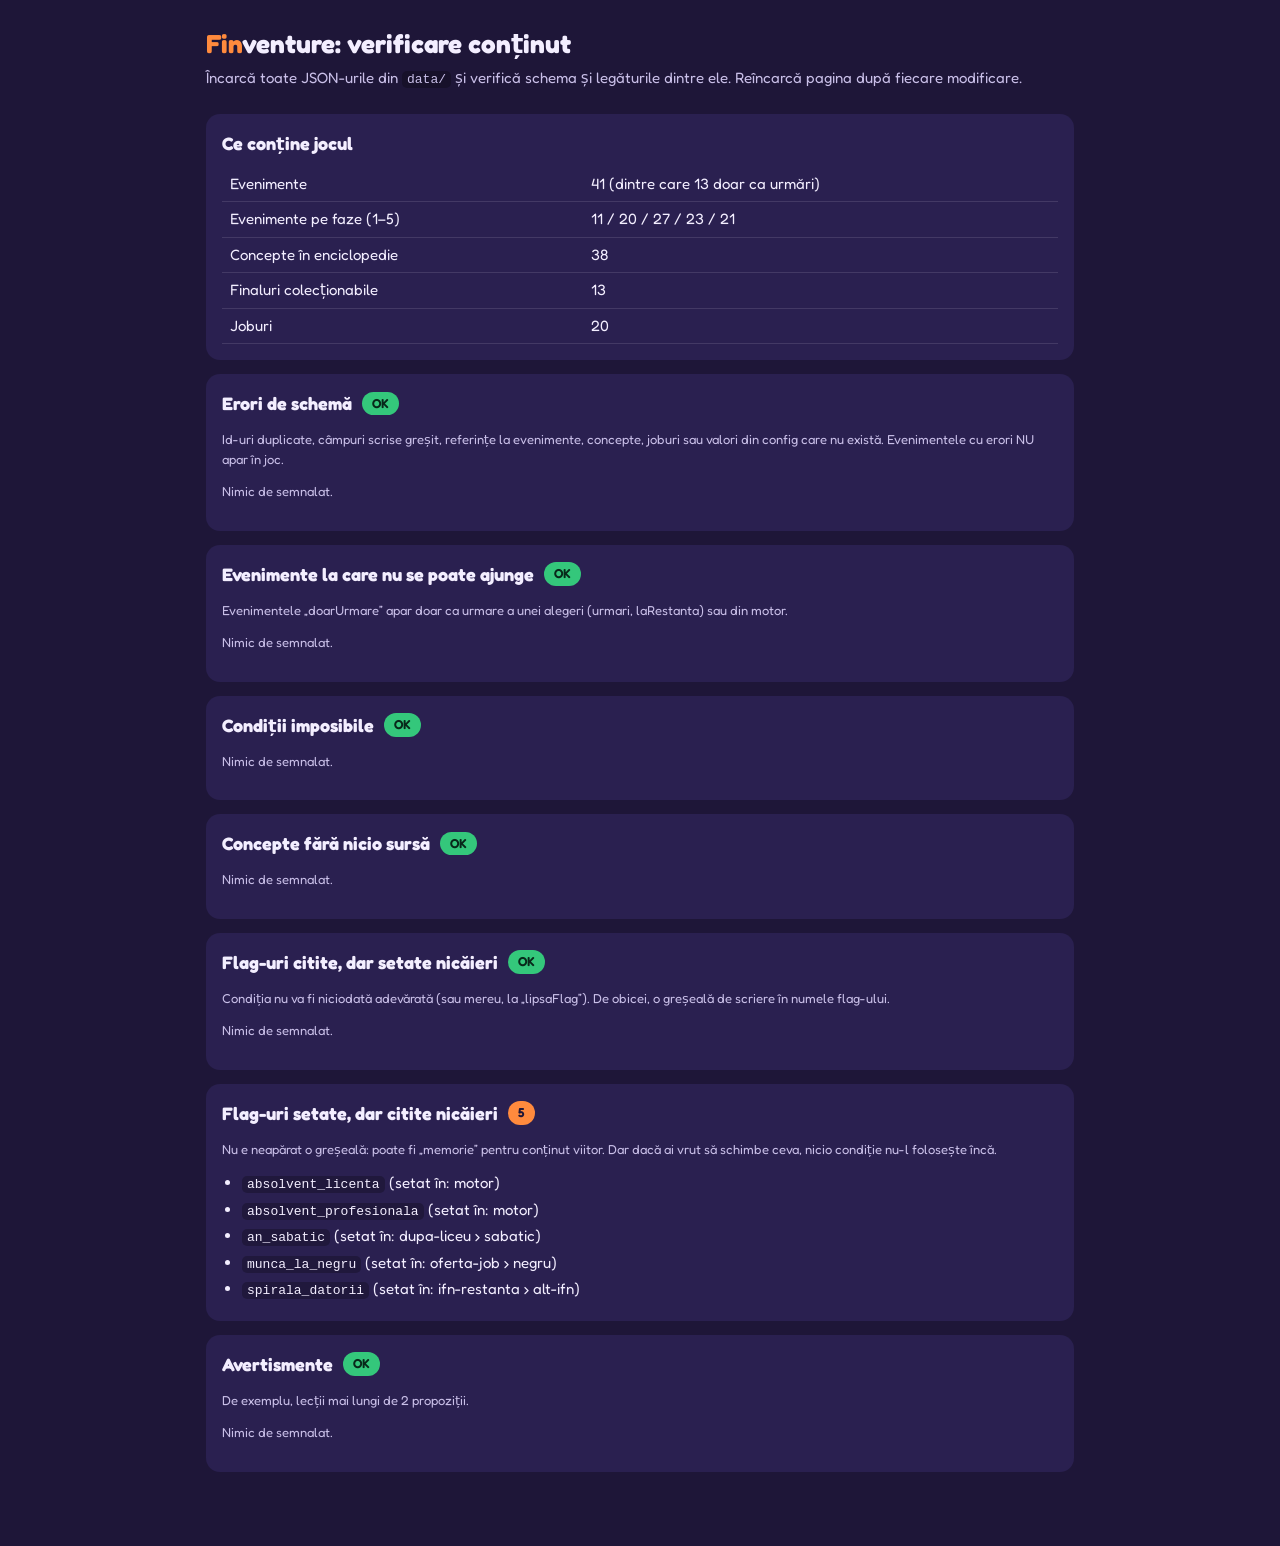
==== tools/validate.html @ 91226b14 "Faza E: tools/validate.html cu analiza legăturilor (flag-uri, evenimente inaccesibile, concepte fără" ====
<!doctype html>
<html lang="ro">
<head>
  <meta charset="utf-8">
  <meta name="viewport" content="width=device-width, initial-scale=1">
  <title>Finventure: verificare conținut</title>
  <link rel="stylesheet" href="https://fonts.googleapis.com/css2?family=Fredoka:wght@400;600;700&display=swap">
  <style>
    :root { --bg: #1E1638; --bg2: #2A2050; --main: #3B5BDB; --accent: #FF8A3D; --text: #F3EEFF; --text2: #C9BFE8; --gain: #34C77B; --loss: #FF5A6E; }
    * { box-sizing: border-box; }
    body { margin: 0; background: var(--bg); color: var(--text); font: 15px/1.5 Fredoka, system-ui, sans-serif; }
    main { max-width: 900px; margin: 0 auto; padding: 24px 16px 60px; }
    h1 { margin: 0 0 4px; font-size: 26px; }
    h1 span { color: var(--accent); }
    .sub { color: var(--text2); margin: 0 0 24px; }
    section { background: var(--bg2); border-radius: 14px; padding: 16px; margin-bottom: 14px; }
    h2 { margin: 0 0 10px; font-size: 18px; display: flex; align-items: center; gap: 10px; }
    .stare { font-size: 13px; padding: 2px 10px; border-radius: 99px; font-weight: 600; }
    .ok { background: var(--gain); color: #08281A; }
    .eroare { background: var(--loss); color: #2A0710; }
    .atentie { background: var(--accent); color: var(--bg); }
    ul { margin: 0; padding-left: 20px; }
    li { margin-bottom: 4px; }
    code { font-family: ui-monospace, Consolas, monospace; font-size: 13px; background: rgba(0, 0, 0, .25); padding: 1px 5px; border-radius: 5px; }
    .mic { color: var(--text2); font-size: 13px; }
    table { border-collapse: collapse; width: 100%; }
    td, th { text-align: left; padding: 6px 8px; border-bottom: 1px solid rgba(243, 238, 255, .12); }
  </style>
</head>
<body>
  <main>
    <h1><span>Fin</span>venture: verificare conținut</h1>
    <p class="sub">Încarcă toate JSON-urile din <code>data/</code> și verifică schema și legăturile dintre ele. Reîncarcă pagina după fiecare modificare.</p>
    <div id="rezultate"><section>Verific…</section></div>
  </main>
  <script type="module">
    import { cititorFetch, formateazaEroare, incarcaContinut } from '../js/content.js';
    import { analizeazaContinut } from '../js/analiza.js';

    const el = (tag, attrs = {}, ...copii) => {
      const e = document.createElement(tag);
      Object.entries(attrs).forEach(([k, v]) => (k === 'class' ? (e.className = v) : e.setAttribute(k, v)));
      copii.flat().forEach((c) => c != null && e.append(c instanceof Node ? c : document.createTextNode(String(c))));
      return e;
    };
    const sectiune = (titlu, elemente, { gol = 'Nimic de semnalat.', tip = 'eroare', explicatie } = {}) => el('section', {},
      el('h2', {}, titlu, el('span', { class: `stare ${elemente.length ? tip : 'ok'}` }, elemente.length ? String(elemente.length) : 'OK')),
      explicatie ? el('p', { class: 'mic' }, explicatie) : null,
      elemente.length ? el('ul', {}, elemente.map((x) => el('li', {}, x))) : el('p', { class: 'mic' }, gol));

    try {
      const { ctx, erori, avertismente } = await incarcaContinut(cititorFetch('../'));
      const a = analizeazaContinut(ctx);
      const s = a.statistici;
      document.getElementById('rezultate').replaceChildren(
        el('section', {}, el('h2', {}, 'Ce conține jocul'), el('table', {}, el('tbody', {},
          el('tr', {}, el('td', {}, 'Evenimente'), el('td', {}, `${s.evenimente} (dintre care ${s.urmari} doar ca urmări)`)),
          el('tr', {}, el('td', {}, 'Evenimente pe faze (1–5)'), el('td', {}, s.peFaza.join(' / '))),
          el('tr', {}, el('td', {}, 'Concepte în enciclopedie'), el('td', {}, s.concepte)),
          el('tr', {}, el('td', {}, 'Finaluri colecționabile'), el('td', {}, s.finaluri)),
          el('tr', {}, el('td', {}, 'Joburi'), el('td', {}, s.joburi))))),
        sectiune('Erori de schemă', erori.map(formateazaEroare), { explicatie: 'Id-uri duplicate, câmpuri scrise greșit, referințe la evenimente, concepte, joburi sau valori din config care nu există. Evenimentele cu erori NU apar în joc.' }),
        sectiune('Evenimente la care nu se poate ajunge', a.evenimenteNeatinse.map((id) => el('span', {}, el('code', {}, id), ' are „doarUrmare”, dar nicio alegere nu-l programează')), { explicatie: 'Evenimentele „doarUrmare” apar doar ca urmare a unei alegeri (urmari, laRestanta) sau din motor.' }),
        sectiune('Condiții imposibile', a.probleme.map((p) => el('span', {}, el('code', {}, p.id), ': ', p.mesaj))),
        sectiune('Concepte fără nicio sursă', a.concepteFaraSursa.map((id) => el('span', {}, el('code', {}, id), ' nu e deblocat de nicio alegere și nici de motor'))),
        sectiune('Flag-uri citite, dar setate nicăieri', a.flaguriNesetate.map((f) => el('span', {}, el('code', {}, f.flag), ' (citit în: ', f.unde.join(', '), ')')), { explicatie: 'Condiția nu va fi niciodată adevărată (sau mereu, la „lipsaFlag”). De obicei, o greșeală de scriere în numele flag-ului.' }),
        sectiune('Flag-uri setate, dar citite nicăieri', a.flaguriNecitite.map((f) => el('span', {}, el('code', {}, f.flag), ' (setat în: ', f.unde.join(', '), ')')), { tip: 'atentie', explicatie: 'Nu e neapărat o greșeală: poate fi „memorie” pentru conținut viitor. Dar dacă ai vrut să schimbe ceva, nicio condiție nu-l folosește încă.' }),
        sectiune('Avertismente', avertismente.map(formateazaEroare), { tip: 'atentie', explicatie: 'De exemplu, lecții mai lungi de 2 propoziții.' }),
      );
    } catch (e) {
      document.getElementById('rezultate').replaceChildren(el('section', {}, el('h2', {}, 'Nu am putut încărca datele'),
        el('p', {}, location.protocol === 'file:' ? 'Deschide pagina printr-un server local (vezi README), nu direct din fișier.' : e.message)));
    }
  </script>
</body>
</html>
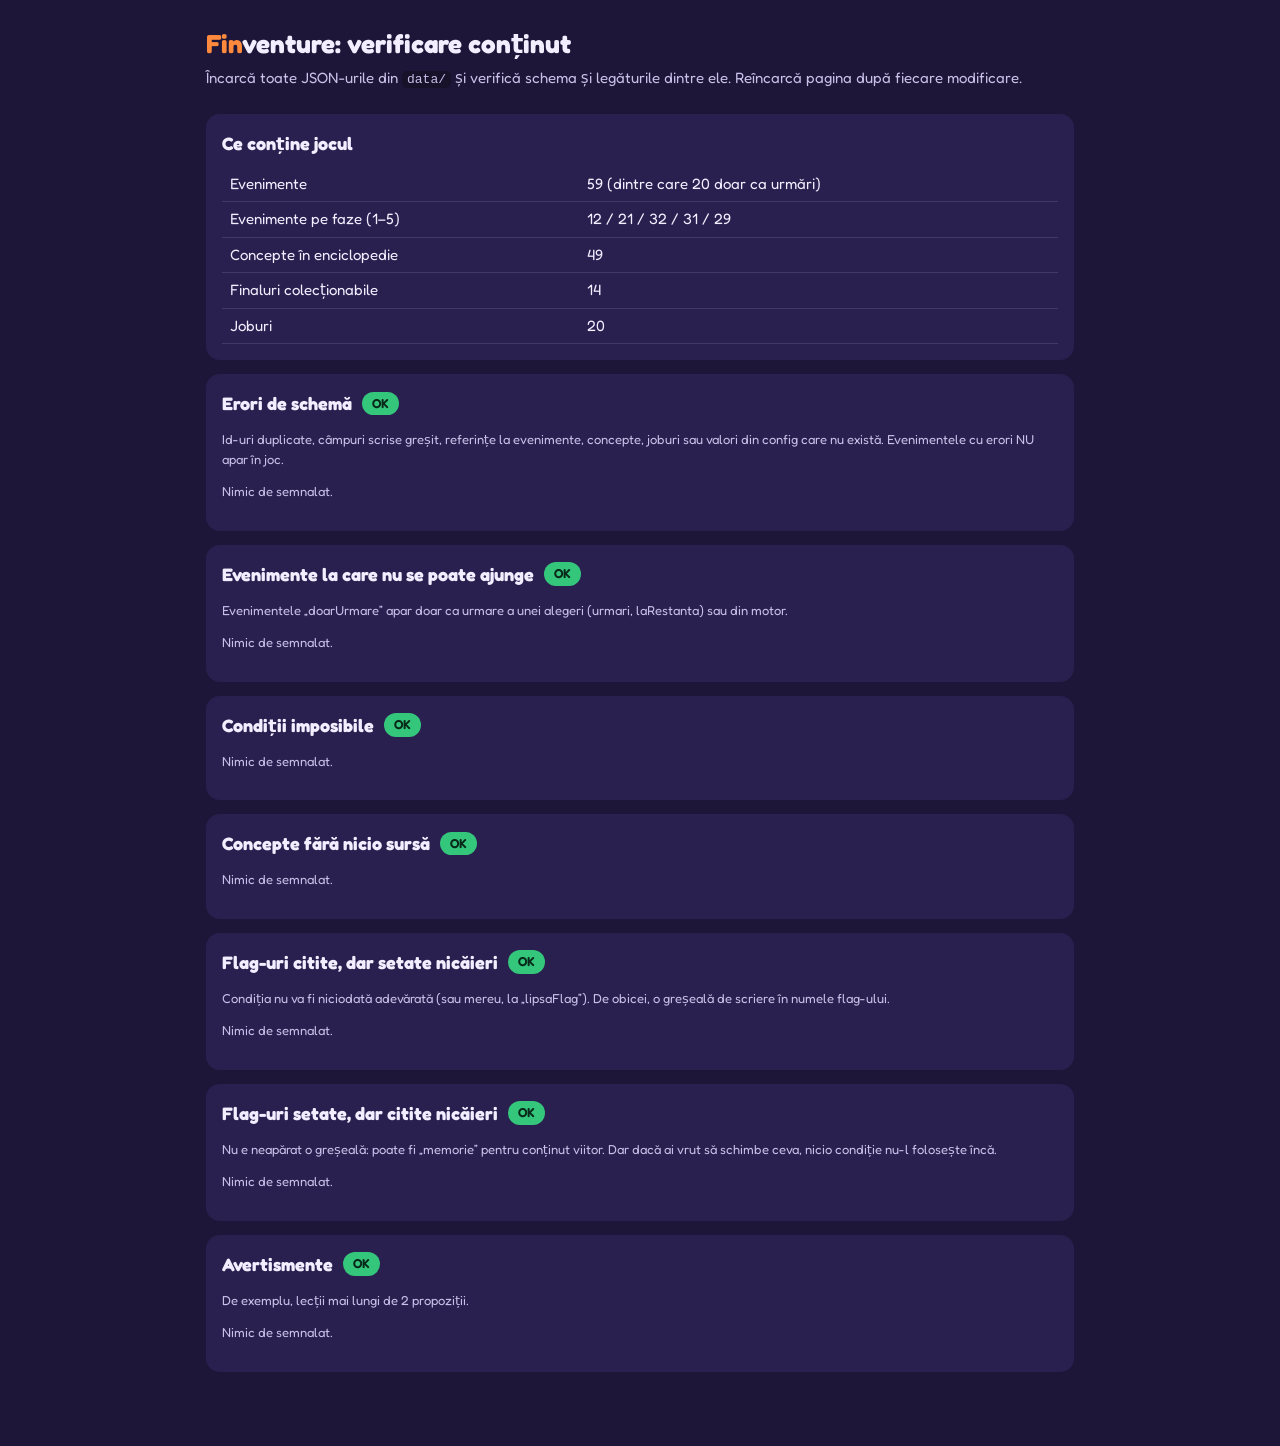
==== commit 0b033d36: "README pentru public (jucători, profesori, părinți, juriu); documentația tehnică mutată neschimbată " ====
--- a/tools/validate.html
+++ b/tools/validate.html
@@ -69,7 +69,7 @@
       );
     } catch (e) {
       document.getElementById('rezultate').replaceChildren(el('section', {}, el('h2', {}, 'Nu am putut încărca datele'),
-        el('p', {}, location.protocol === 'file:' ? 'Deschide pagina printr-un server local (vezi README), nu direct din fișier.' : e.message)));
+        el('p', {}, location.protocol === 'file:' ? 'Deschide pagina printr-un server local (vezi docs/DEZVOLTARE.md), nu direct din fișier.' : e.message)));
     }
   </script>
 </body>
